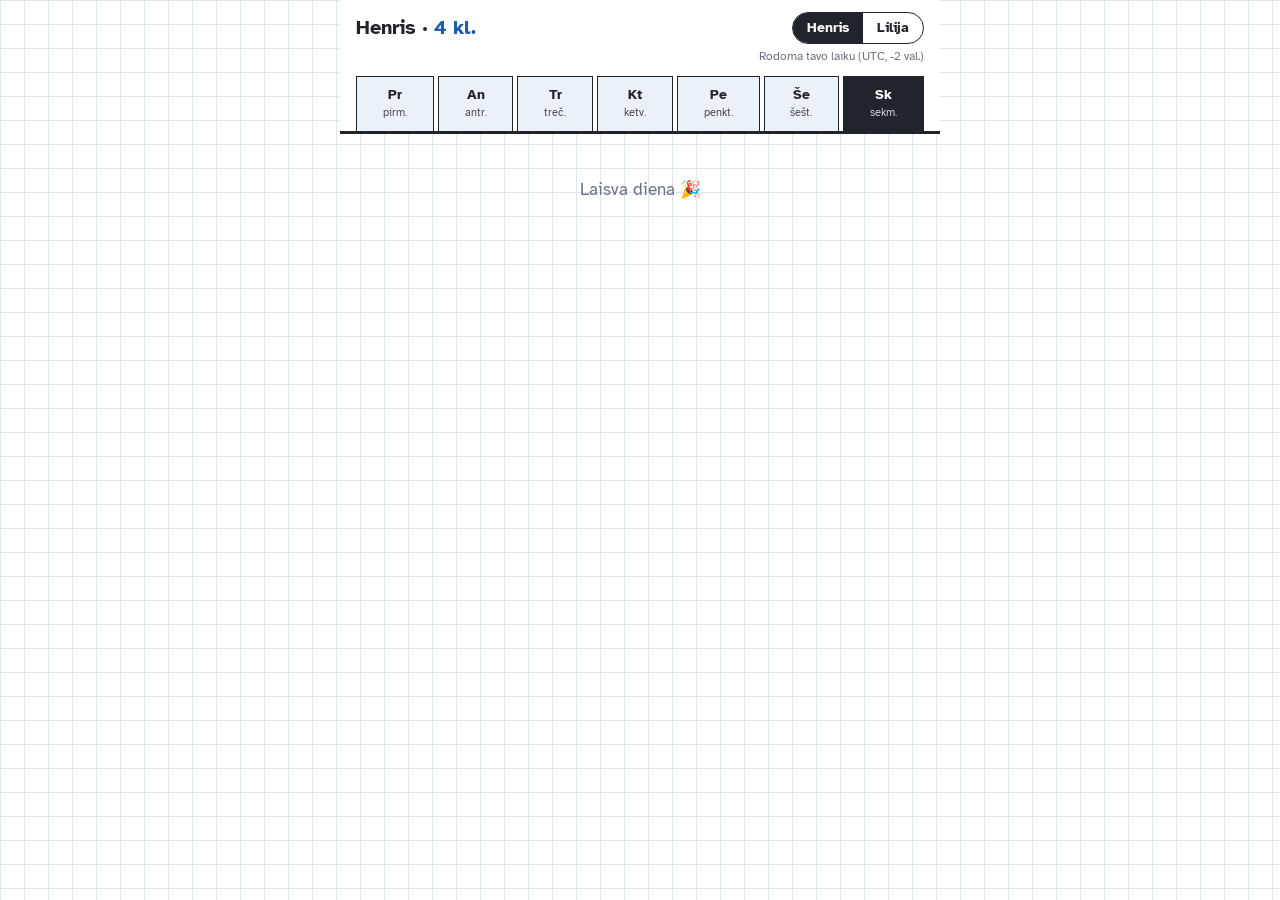
==== h/index.html @ ccf8e333 "Timetables: green done cards with result (e.g. 15/16), no open button once done Co-Authored-By: Clau" ====
<!DOCTYPE html>
<html lang="lt">
<head>
<meta charset="UTF-8">
<meta name="viewport" content="width=device-width, initial-scale=1.0, viewport-fit=cover">
<meta name="theme-color" content="#ffffff">
<title>Henris · 4 kl. — savaitės tvarkaraštis</title>
<link rel="preconnect" href="https://fonts.googleapis.com">
<link rel="preconnect" href="https://fonts.gstatic.com" crossorigin>
<link href="https://fonts.googleapis.com/css2?family=Atkinson+Hyperlegible:wght@400;700&display=swap" rel="stylesheet">
<style>
:root{--ink:#21242b;--grid:#dfe6ef;--accent:#1d5fad;--accent-soft:#eaf1f9;--paper:#fff;--muted:#6b7280;--nmpp:#fff4d6;--nmpp-line:#c98a00}
*{margin:0;padding:0;box-sizing:border-box}
html{-webkit-text-size-adjust:100%}
body{font-family:"Atkinson Hyperlegible",Arial,sans-serif;color:var(--ink);background:linear-gradient(var(--grid) 1px,transparent 1px),linear-gradient(90deg,var(--grid) 1px,transparent 1px);background-size:24px 24px;background-color:var(--paper);line-height:1.45;font-size:16px}
.wrap{max-width:600px;margin:0 auto;padding:0 0 60px}
header{position:sticky;top:0;z-index:5;background:var(--paper);border-bottom:3px solid var(--ink);padding:12px 16px 0}
.title{display:flex;justify-content:space-between;align-items:center;gap:8px}
h1{font-size:20px;line-height:1.2}
h1 span{color:var(--accent)}
.switch{display:flex;border:1.5px solid var(--ink);border-radius:20px;overflow:hidden;font-size:14px;font-weight:700}
.switch a{padding:5px 14px;color:var(--ink);text-decoration:none}
.switch a.on{background:var(--ink);color:var(--paper)}
.tz{font-size:12px;color:var(--muted);text-align:right;white-space:nowrap}
.tabs{display:flex;gap:4px;margin-top:10px;overflow-x:auto;scrollbar-width:none}
.tabs::-webkit-scrollbar{display:none}
.tab{flex:1 0 auto;min-width:48px;padding:8px 6px 10px;border:1.5px solid var(--ink);border-bottom:none;background:var(--accent-soft);font-weight:700;font-size:14px;text-align:center;cursor:pointer;user-select:none}
.tab.active{background:var(--ink);color:var(--paper)}
.tab.today:not(.active){box-shadow:inset 0 -4px 0 var(--accent)}
.tab small{display:block;font-weight:400;font-size:11px;opacity:.8}
main{padding:14px 16px}
.day{display:none}.day.active{display:block}
.empty{color:var(--muted);text-align:center;padding:30px 0;font-size:17px}
.item{display:grid;grid-template-columns:78px 1fr;gap:10px;border:1.5px solid var(--ink);background:var(--paper);margin-bottom:8px;padding:10px 12px;align-items:start}
.item .time{font-weight:700;font-size:15px;line-height:1.3;white-space:nowrap}
.item .time small{display:block;font-weight:400;color:var(--muted);font-size:12px}
.item .name{font-size:16px}
.item .name small{display:block;color:var(--muted);font-size:13px}
.item.nmpp{background:var(--nmpp);border-color:var(--nmpp-line)}
.item.nmpp .tag{display:inline-block;font-size:11px;font-weight:700;color:var(--paper);background:var(--nmpp-line);padding:1px 6px;border-radius:3px;margin-bottom:3px;letter-spacing:.5px}
.item.nmpp a{display:inline-block;margin-top:6px;font-weight:700;color:var(--accent);text-decoration:none;border:1.5px solid var(--accent);padding:5px 12px;border-radius:4px;background:var(--paper)}
.item.gap{border-style:dashed;color:var(--muted);background:transparent}
.legend{margin-top:18px;font-size:12.5px;color:var(--muted);border-top:1px solid var(--grid);padding-top:8px}
.legend b{color:var(--ink)}
.st{display:block;font-size:12px;font-weight:700;line-height:1;margin-top:2px}
.st-done{color:#2e7d32}.st-missed,.st-part{color:#8a5a00}
.tab.active .st-done{color:#9be29f}.tab.active .st-missed,.tab.active .st-part{color:#ffd77a}
.chip{display:inline-block;margin-left:6px;font-size:12px;font-weight:700;padding:0 8px;border-radius:999px;border:1.5px solid;background:var(--paper);letter-spacing:0}
.chip-done{color:#2e7d32;border-color:#2e7d32}
.chip-missed,.chip-part{color:#7a4b00;border-color:#c98a00}
.item.nmpp.done{background:#eaf6eb;border-color:#2e7d32}
.item.nmpp.done .tag{background:#2e7d32}
.item.done .time small,.item.done .name small{color:#4b5563}
.result{margin-top:8px;font-size:17px;font-weight:700;color:#2e7d32}
</style>
</head>
<body>
<div class="wrap">
<header>
  <div class="title"><h1>Henris · <span>4 kl.</span></h1><div class="switch"><a href="../h/" class="on">Henris</a><a href="../l/" class="">Lilija</a></div></div>
  <div class="tz" id="tz" style="margin-top:4px">Vilniaus laiku</div>
  <div class="tabs" id="tabs"></div>
</header>
<main id="main"></main>
</div>
<script src="../config.js"></script>
<script>
const DAYS=[{"short": "Pr", "long": "pirm."}, {"short": "An", "long": "antr."}, {"short": "Tr", "long": "treč."}, {"short": "Kt", "long": "ketv."}, {"short": "Pe", "long": "penkt."}, {"short": "Še", "long": "šešt."}, {"short": "Sk", "long": "sekm."}];
const DATA=[[{"name": "Daugybos lentelė — 5 min", "nmpp": true, "link": false, "when": "Ryte", "note": "Kortelės arba Duolingo Math, prieš pamokas"}, {"from": "10.20", "to": "11.05", "name": "Matematika"}, {"from": "11.25", "to": "12.10", "name": "Lietuvių k. ir literatūra", "note": "4n"}, {"from": "12.30", "to": "13.15", "name": "Dailė"}, {"from": "13.25", "to": "14.10", "name": "Fizinis ugdymas"}, {"from": "14.20", "to": "15.05", "name": "Lietuvių k. ir literatūra", "note": "4n"}, {"name": "Matematika — 20 min", "nmpp": true, "link": true, "from": "15.10", "to": "15.30", "note": "Šios dienos užduotys ekrane"}], [{"name": "Daugybos lentelė — 5 min", "nmpp": true, "link": false, "when": "Ryte", "note": "Kortelės arba Duolingo Math, prieš pamokas"}, {"from": "08.30", "to": "09.15", "name": "Visuomeninis ugdymas", "note": "4n"}, {"from": "09.25", "to": "10.10", "name": "Matematika"}, {"from": "11.25", "to": "12.10", "name": "Lietuvių k. ir literatūra", "note": "4n"}, {"from": "12.30", "to": "13.15", "name": "Anglų k."}, {"from": "13.25", "to": "14.10", "name": "Lietuvių k. ir literatūra", "note": "4n"}, {"from": "14.20", "to": "15.05", "name": "Matematika"}, {"name": "Skaitymas — 20 min", "nmpp": true, "link": true, "from": "15.10", "to": "15.30", "note": "Pirma klausimai → tada tekstas → pieštuku žymėk vardus"}], [{"name": "Daugybos lentelė — 5 min", "nmpp": true, "link": false, "when": "Ryte", "note": "Kortelės arba Duolingo Math, prieš pamokas"}, {"from": "10.20", "to": "11.05", "name": "Lietuvių k. ir literatūra", "note": "4n"}, {"from": "12.30", "to": "13.15", "name": "Anglų k."}, {"from": "13.25", "to": "14.10", "name": "Muzika"}, {"from": "14.20", "to": "15.05", "name": "Matematika"}, {"name": "Matematika — 20 min", "nmpp": true, "link": true, "from": "15.10", "to": "15.30", "note": "Šios dienos užduotys ekrane"}], [{"name": "Daugybos lentelė — 5 min", "nmpp": true, "link": false, "when": "Ryte", "note": "Kortelės arba Duolingo Math, prieš pamokas"}, {"from": "09.25", "to": "10.10", "name": "Tikyba"}, {"from": "10.20", "to": "11.05", "name": "Muzika"}, {"from": "11.25", "to": "12.10", "name": "Matematika"}, {"from": "12.30", "to": "13.15", "name": "Gamtos mokslai", "note": "4n"}, {"from": "13.25", "to": "14.10", "name": "Lietuvių k. ir literatūra", "note": "4n"}, {"from": "14.20", "to": "15.05", "name": "Lietuvių k. ir literatūra", "note": "4n"}, {"name": "Akys, ranka, raidės — 15 min", "nmpp": true, "link": true, "from": "15.10", "to": "15.30", "note": "Atsispausdintas lapas, su tėvais, be ekrano"}], [{"name": "Daugybos lentelė — 5 min", "nmpp": true, "link": false, "when": "Ryte", "note": "Kortelės arba Duolingo Math, prieš pamokas"}, {"from": "10.20", "to": "11.05", "name": "Technologijos"}, {"from": "13.25", "to": "14.10", "name": "Fizinis ugdymas"}, {"from": "14.20", "to": "15.05", "name": "Fizinis ugdymas"}, {"name": "Schemos tekstiniams uždaviniams — 20 min", "nmpp": true, "link": true, "from": "15.10", "to": "15.30", "note": "Perskaityk → nupiešk → tik tada skaičiuok"}], [{"name": "Ilgoji sesija — 40–60 min", "nmpp": true, "link": true, "from": "10.00", "to": "11.00", "note": "Savarankiškai, su laikmačiu, be raginimo"}], []];
const LINK="https://kbl707.github.io/nmpp-trainer/";

// laiko juosta: tvarkaraštis Vilniaus laiku; jei telefonas kitoje zonoje – perskaičiuojam
function offsetMin(tz){const d=new Date();const f=new Intl.DateTimeFormat('en-US',{timeZone:tz,hour12:false,year:'numeric',month:'2-digit',day:'2-digit',hour:'2-digit',minute:'2-digit'});const p=Object.fromEntries(f.formatToParts(d).map(x=>[x.type,x.value]));const asUTC=Date.UTC(p.year,p.month-1,p.day,p.hour%24,p.minute);return (asUTC-d.getTime())/60000;}
const localTZ=Intl.DateTimeFormat().resolvedOptions().timeZone||'Europe/Vilnius';
let shift=0;try{shift=Math.round(offsetMin(localTZ)-offsetMin('Europe/Vilnius'));}catch(e){}
function t(s){if(!s||!shift)return s;const [h,m]=s.split('.').map(Number);let tot=h*60+m+shift;tot=((tot%1440)+1440)%1440;return String(Math.floor(tot/60)).padStart(2,'0')+'.'+String(tot%60).padStart(2,'0');}
document.getElementById('tz').textContent=shift?('Rodoma tavo laiku ('+localTZ.split('/').pop()+', '+(shift>0?'+':'')+(shift/60)+' val.)'):'Vilniaus laiku';

const tabs=document.getElementById('tabs'),mainEl=document.getElementById('main');
const jsToday=(new Date().getDay()+6)%7; // 0=Pr
// ISO date (viewer's local calendar) of weekday i of the current week; the trainer's ?date= opens that day's set
function dayDate(i){const d=new Date();d.setDate(d.getDate()+(i-jsToday));return d.getFullYear()+'-'+String(d.getMonth()+1).padStart(2,'0')+'-'+String(d.getDate()).padStart(2,'0');}
DAYS.forEach((d,i)=>{
  const tab=document.createElement('div');tab.className='tab'+(i===jsToday?' today':'');tab.innerHTML=d.short+'<small>'+d.long+'</small>';tab.onclick=()=>show(i);tabs.appendChild(tab);
  const sec=document.createElement('section');sec.className='day';
  const items=DATA[i]||[];
  if(!items.length){sec.innerHTML='<div class="empty">Laisva diena 🎉</div>';}
  items.forEach(it=>{
    const el=document.createElement('div');el.className='item'+(it.nmpp?' nmpp':'')+(it.gap?' gap':'');
    const time=it.from?('<div class="time">'+t(it.from)+(it.to?'<small>– '+t(it.to)+'</small>':'')+'</div>'):'<div class="time">'+(it.when||'')+'</div>';
    let name='<div class="name">'+(it.nmpp?'<span class="tag">NMPP</span><br>':'')+it.name+(it.note?'<small>'+it.note+'</small>':'')+(it.link?'<br><a href="'+LINK+'?date='+dayDate(i)+'" target="_blank" rel="noopener">Atidaryti užduotis →</a>':'')+'</div>';
    el.innerHTML=time+name;sec.appendChild(el);
  });
  mainEl.appendChild(sec);
});
function show(i){[...tabs.children].forEach((x,k)=>x.classList.toggle('active',k===i));[...mainEl.children].forEach((x,k)=>x.classList.toggle('active',k===i));}
show(jsToday<DAYS.length?jsToday:0);

// Per-day status from the trainer's database (aggregates only, via week_status).
// Silent no-op if config.js / the network is unavailable.
(function(){
  const cfg=window.NMPP_CONFIG;if(!cfg)return;
  const todayIso=dayDate(jsToday);
  const LABEL={done:'✓ Atlikta',missed:'Praleista',part:'Nebaigta'},MARK={done:'✓',missed:'✗',part:'◐'};
  fetch(cfg.SUPABASE_URL+'/rest/v1/rpc/week_status',{method:'POST',headers:{apikey:cfg.SUPABASE_ANON_KEY,Authorization:'Bearer '+cfg.SUPABASE_ANON_KEY,'Content-Type':'application/json'},body:JSON.stringify({p_learner:'henris'})})
    .then(r=>r.ok?r.json():[]).then(rows=>{
      (rows||[]).forEach(r=>{
        let i=-1;for(let k=0;k<DAYS.length;k++)if(dayDate(k)===r.date)i=k;
        if(i<0)return;
        // today's unfinished set isn't "missed" yet, so it gets no mark
        const st=r.done>=r.total?'done':(r.date<todayIso?(r.done>0?'part':'missed'):null);
        if(!st)return;
        const mark=document.createElement('span');mark.className='st st-'+st;mark.textContent=MARK[st];mark.title=LABEL[st];tabs.children[i].appendChild(mark);
        mainEl.children[i].querySelectorAll('.item.nmpp a[target=_blank]').forEach(a=>{
          const item=a.closest('.item'),tag=item.querySelector('.tag');if(!tag)return;
          const chip=document.createElement('span');chip.className='chip chip-'+st;chip.textContent=LABEL[st];tag.insertAdjacentElement('afterend',chip);
          if(st==='done'){
            // finished: green card, and the result instead of the "open" button
            item.classList.add('done');
            const prev=a.previousSibling;if(prev&&prev.nodeName==='BR')prev.remove();
            if(r.scored>0){const res=document.createElement('div');res.className='result';res.textContent='Rezultatas: '+r.correct+'/'+r.scored;a.replaceWith(res);}
            else a.remove();
          }
        });
      });
    }).catch(()=>{});
})();
</script>
</body>
</html>
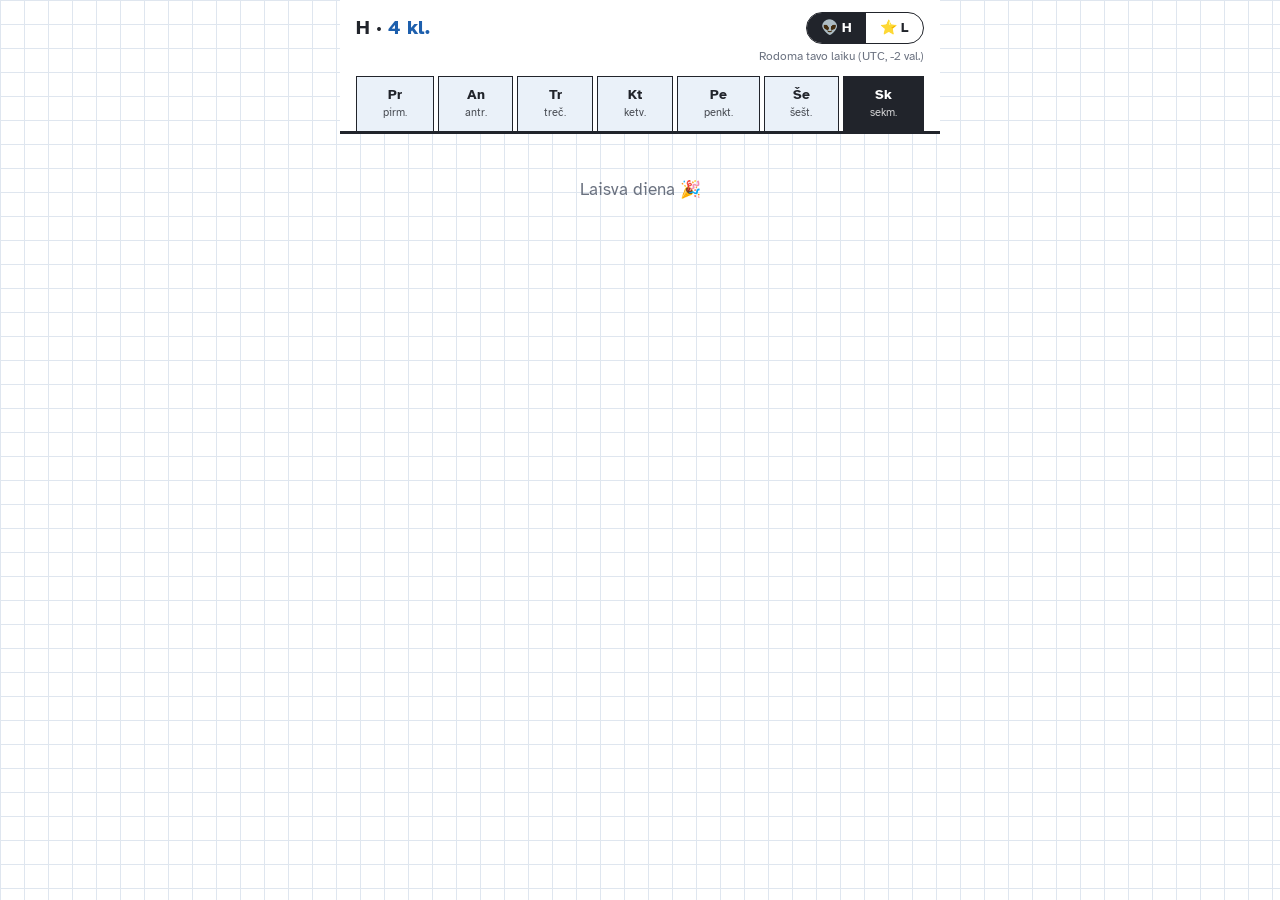
==== commit 860918df: "nmpp-trainer (fresh history, see docs/decisions.md #8)" ====
--- a/h/index.html
+++ b/h/index.html
@@ -4,7 +4,7 @@
 <meta charset="UTF-8">
 <meta name="viewport" content="width=device-width, initial-scale=1.0, viewport-fit=cover">
 <meta name="theme-color" content="#ffffff">
-<title>Henris · 4 kl. — savaitės tvarkaraštis</title>
+<title>H · 4 kl. — savaitės tvarkaraštis</title>
 <link rel="preconnect" href="https://fonts.googleapis.com">
 <link rel="preconnect" href="https://fonts.gstatic.com" crossorigin>
 <link href="https://fonts.googleapis.com/css2?family=Atkinson+Hyperlegible:wght@400;700&display=swap" rel="stylesheet">
@@ -43,21 +43,24 @@
 .legend{margin-top:18px;font-size:12.5px;color:var(--muted);border-top:1px solid var(--grid);padding-top:8px}
 .legend b{color:var(--ink)}
 .st{display:block;font-size:12px;font-weight:700;line-height:1;margin-top:2px}
-.st-done{color:#2e7d32}.st-missed,.st-part{color:#8a5a00}
-.tab.active .st-done{color:#9be29f}.tab.active .st-missed,.tab.active .st-part{color:#ffd77a}
+.st-done{color:#2e7d32}.st-missed{color:#a33a34}.st-part{color:#8a5a00}
+.tab.active .st-done{color:#9be29f}.tab.active .st-missed{color:#ffb4ae}.tab.active .st-part{color:#ffd77a}
 .chip{display:inline-block;margin-left:6px;font-size:12px;font-weight:700;padding:0 8px;border-radius:999px;border:1.5px solid;background:var(--paper);letter-spacing:0}
 .chip-done{color:#2e7d32;border-color:#2e7d32}
-.chip-missed,.chip-part{color:#7a4b00;border-color:#c98a00}
+.chip-missed{color:#a33a34;border-color:#a33a34}
+.chip-part{color:#7a4b00;border-color:#c98a00}
 .item.nmpp.done{background:#eaf6eb;border-color:#2e7d32}
+.item.nmpp.missed{background:#fdecea;border-color:#c0504a}
+.item.nmpp.missed .tag{background:#a33a34}
 .item.nmpp.done .tag{background:#2e7d32}
-.item.done .time small,.item.done .name small{color:#4b5563}
+.item.done .time small,.item.done .name small,.item.missed .time small,.item.missed .name small{color:#4b5563}
 .result{margin-top:8px;font-size:17px;font-weight:700;color:#2e7d32}
 </style>
 </head>
 <body>
 <div class="wrap">
 <header>
-  <div class="title"><h1>Henris · <span>4 kl.</span></h1><div class="switch"><a href="../h/" class="on">Henris</a><a href="../l/" class="">Lilija</a></div></div>
+  <div class="title"><h1>H · <span>4 kl.</span></h1><div class="switch"><a href="../h/" class="on">👽 H</a><a href="../l/" class="">⭐ L</a></div></div>
   <div class="tz" id="tz" style="margin-top:4px">Vilniaus laiku</div>
   <div class="tabs" id="tabs"></div>
 </header>
@@ -102,24 +105,31 @@
   const cfg=window.NMPP_CONFIG;if(!cfg)return;
   const todayIso=dayDate(jsToday);
   const LABEL={done:'✓ Atlikta',missed:'Praleista',part:'Nebaigta'},MARK={done:'✓',missed:'✗',part:'◐'};
-  fetch(cfg.SUPABASE_URL+'/rest/v1/rpc/week_status',{method:'POST',headers:{apikey:cfg.SUPABASE_ANON_KEY,Authorization:'Bearer '+cfg.SUPABASE_ANON_KEY,'Content-Type':'application/json'},body:JSON.stringify({p_learner:'henris'})})
-    .then(r=>r.ok?r.json():[]).then(rows=>{
-      (rows||[]).forEach(r=>{
-        let i=-1;for(let k=0;k<DAYS.length;k++)if(dayDate(k)===r.date)i=k;
-        if(i<0)return;
-        // today's unfinished set isn't "missed" yet, so it gets no mark
-        const st=r.done>=r.total?'done':(r.date<todayIso?(r.done>0?'part':'missed'):null);
+  fetch(cfg.SUPABASE_URL+'/rest/v1/rpc/week_status',{method:'POST',headers:{apikey:cfg.SUPABASE_ANON_KEY,Authorization:'Bearer '+cfg.SUPABASE_ANON_KEY,'Content-Type':'application/json'},body:JSON.stringify({p_learner:'h'})})
+    .then(r=>{if(!r.ok)throw 0;return r.json();}).then(rows=>{
+      const byDate={};(rows||[]).forEach(r=>{byDate[r.date]=r;});
+      DAYS.forEach((d,i)=>{
+        const date=dayDate(i),r=byDate[date];
+        const links=mainEl.children[i].querySelectorAll('.item.nmpp a[target=_blank]');
+        if(!r&&!links.length)return;
+        // today's unfinished set isn't "missed" yet, so it gets no mark; a past
+        // timetable task with no set at all can't have been done, so it is missed
+        const st=r&&r.done>=r.total?'done':(date<todayIso?(r&&r.done>0?'part':'missed'):null);
         if(!st)return;
         const mark=document.createElement('span');mark.className='st st-'+st;mark.textContent=MARK[st];mark.title=LABEL[st];tabs.children[i].appendChild(mark);
-        mainEl.children[i].querySelectorAll('.item.nmpp a[target=_blank]').forEach(a=>{
+        links.forEach(a=>{
           const item=a.closest('.item'),tag=item.querySelector('.tag');if(!tag)return;
           const chip=document.createElement('span');chip.className='chip chip-'+st;chip.textContent=LABEL[st];tag.insertAdjacentElement('afterend',chip);
+          if(st==='done'||st==='missed')item.classList.add(st);
           if(st==='done'){
             // finished: green card, and the result instead of the "open" button
-            item.classList.add('done');
             const prev=a.previousSibling;if(prev&&prev.nodeName==='BR')prev.remove();
             if(r.scored>0){const res=document.createElement('div');res.className='result';res.textContent='Rezultatas: '+r.correct+'/'+r.scored;a.replaceWith(res);}
             else a.remove();
+          }else if(!r){
+            // nothing to open: there is no set for that day
+            const prev=a.previousSibling;if(prev&&prev.nodeName==='BR')prev.remove();
+            a.remove();
           }
         });
       });
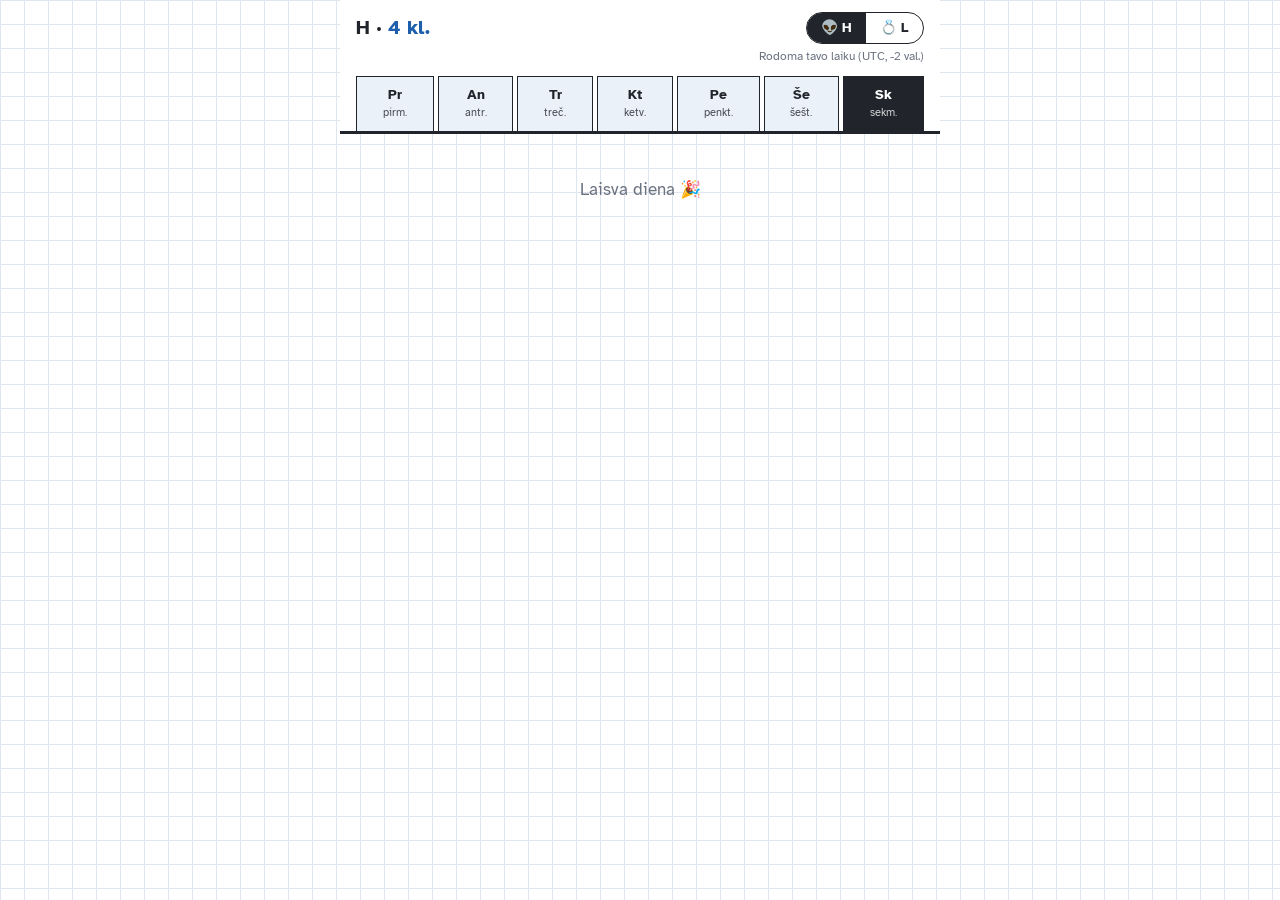
==== commit a7612d08: "L's avatar is now 💍 (her request): switcher labels and end screen" ====
--- a/h/index.html
+++ b/h/index.html
@@ -60,7 +60,7 @@
 <body>
 <div class="wrap">
 <header>
-  <div class="title"><h1>H · <span>4 kl.</span></h1><div class="switch"><a href="../h/" class="on">👽 H</a><a href="../l/" class="">⭐ L</a></div></div>
+  <div class="title"><h1>H · <span>4 kl.</span></h1><div class="switch"><a href="../h/" class="on">👽 H</a><a href="../l/" class="">💍 L</a></div></div>
   <div class="tz" id="tz" style="margin-top:4px">Vilniaus laiku</div>
   <div class="tabs" id="tabs"></div>
 </header>
